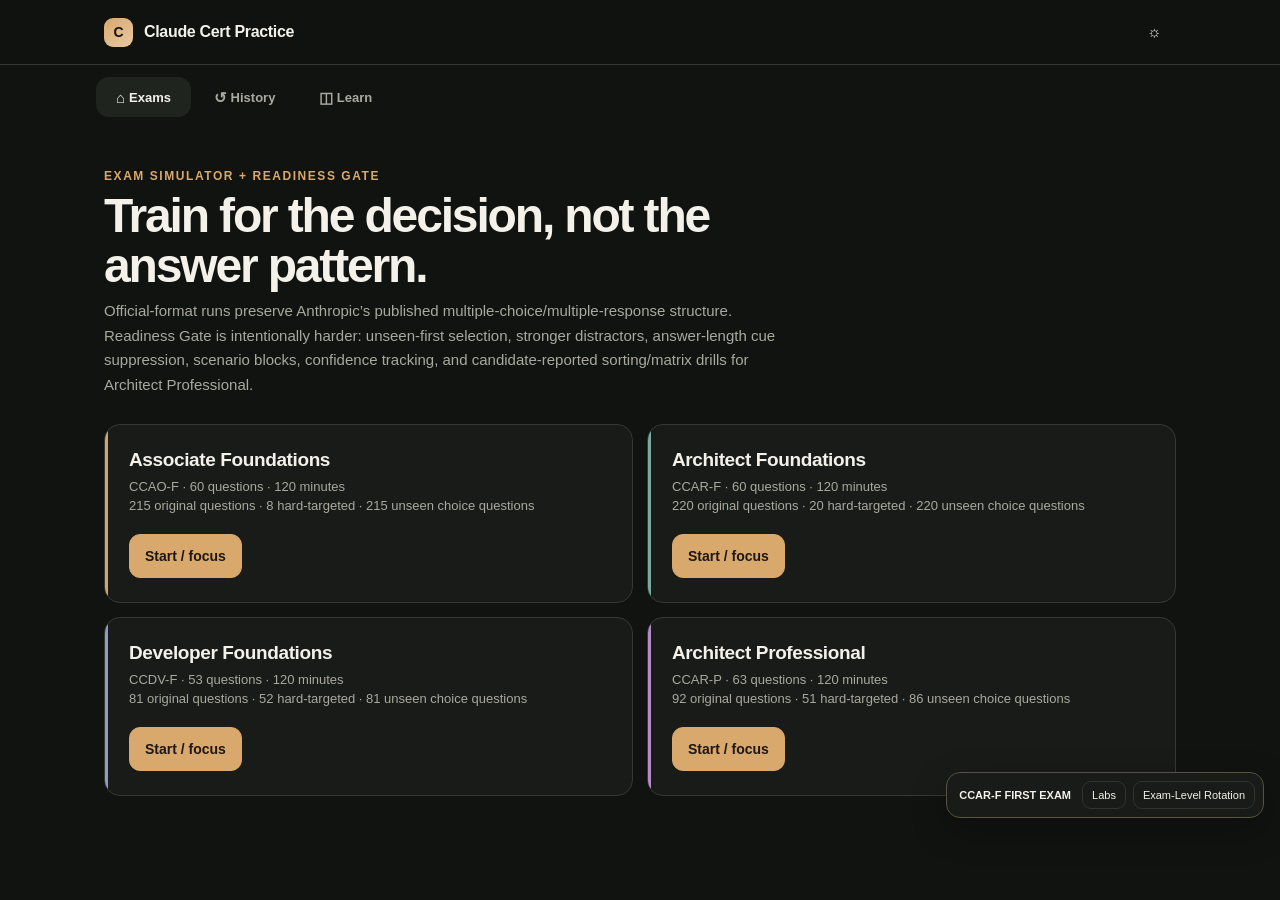
==== index.html @ 89b712d2 "Enable Pearson-style shared exam chrome" ====
<!doctype html>
<html lang="en" data-theme="dark">
<head>
  <meta charset="utf-8" />
  <meta name="viewport" content="width=device-width,initial-scale=1,viewport-fit=cover" />
  <meta name="theme-color" content="#111310" />
  <meta name="description" content="Claude certification academy and simulator with source-backed lessons, decision labs, official-format practice, hard readiness gates, focused domains, and persistent review history." />
  <title>Claude Cert Practice</title>
  <link rel="manifest" href="manifest.webmanifest" />
  <link rel="stylesheet" href="styles.css" />
  <link rel="stylesheet" href="readiness.css" />
  <link rel="stylesheet" href="ccarf-hardening.css" />
  <link rel="stylesheet" href="exam-pearson.css?v=20260915-1" />
</head>
<body>
  <div id="app" aria-live="polite"></div>
  <script src="questions.js"></script>
  <script src="extras-associate.js"></script>
  <script src="extras-architectF.js"></script>
  <script src="extras-developerF.js"></script>
  <script src="extras-architectP.js"></script>
  <script src="hard-questions.js"></script>
  <script src="exam-hardening-20260915.js?v=20260915-1"></script>
  <script src="exam-bank-active.js?v=20260915-1"></script>
  <script src="app.js"></script>
  <script src="academy-link.js"></script>
  <script src="ccarf-link.js"></script>
</body>
</html>
---- styles.css ----
:root{
  color-scheme:dark;
  --bg:#111310;--surface:#181b17;--surface-2:#20241f;--surface-3:#292e28;
  --text:#f3f1ea;--muted:#aaa99f;--faint:#7d7f76;--border:#343931;
  --accent:#d9a86c;--accent-soft:#3b3023;--accent-text:#ffddb4;
  --good:#83b89a;--good-bg:#182a20;--bad:#dc8a86;--bad-bg:#311e1d;--warn:#d9b86c;
  --shadow:0 18px 55px rgba(0,0,0,.24);--r:16px;--r-sm:11px;
  --s1:4px;--s2:8px;--s3:12px;--s4:16px;--s5:24px;--s6:32px;--s7:48px;
  --max:1120px;--tap:44px;--fast:160ms;
  font-family:Inter,ui-sans-serif,-apple-system,BlinkMacSystemFont,"Segoe UI",Roboto,Helvetica,Arial,sans-serif;
}
html[data-theme="light"]{color-scheme:light;--bg:#f4f2ec;--surface:#fbfaf6;--surface-2:#f0eee7;--surface-3:#e7e4dc;--text:#25261f;--muted:#62645c;--faint:#85877e;--border:#d8d5cc;--accent:#9d602f;--accent-soft:#f1e1cf;--accent-text:#6e3b18;--good:#3f7d5c;--good-bg:#e3f0e8;--bad:#b7534f;--bad-bg:#f5e3e1;--warn:#8d6d24;--shadow:0 18px 55px rgba(53,49,40,.10)}
*{box-sizing:border-box}html,body{margin:0;min-height:100%;background:var(--bg);color:var(--text)}body{min-width:320px}button,input{font:inherit}button{color:inherit}a{color:inherit}button:focus-visible,input:focus-visible,[tabindex]:focus-visible{outline:2px solid var(--accent);outline-offset:3px}
.shell{min-height:100vh;padding-bottom:78px}.topbar{position:sticky;top:0;z-index:20;background:color-mix(in srgb,var(--bg) 88%,transparent);backdrop-filter:blur(18px);border-bottom:1px solid var(--border)}.topbar-inner{height:64px;max-width:var(--max);margin:auto;padding:0 var(--s4);display:flex;align-items:center;justify-content:space-between;gap:var(--s3)}
.brand{display:flex;align-items:center;gap:11px;font-weight:760;letter-spacing:-.02em}.mark{width:29px;height:29px;border-radius:9px;background:linear-gradient(145deg,var(--accent),color-mix(in srgb,var(--accent) 62%,#fff));display:grid;place-items:center;color:#17130f;font-weight:900;font-size:14px}.top-actions{display:flex;align-items:center;gap:8px}.icon-btn{width:44px;height:44px;border:0;border-radius:12px;background:transparent;display:grid;place-items:center;cursor:pointer}.icon-btn:hover{background:var(--surface-2)}
.main{max-width:var(--max);margin:auto;padding:var(--s5) var(--s4) var(--s7)}.eyebrow{font-size:12px;text-transform:uppercase;letter-spacing:.13em;color:var(--accent);font-weight:800}.hero{padding:16px 0 26px}.hero h1{margin:8px 0 8px;font-size:clamp(30px,5vw,48px);line-height:1.04;letter-spacing:-.045em;max-width:760px}.hero p{margin:0;max-width:680px;color:var(--muted);line-height:1.65;font-size:15px}
.exam-grid{display:grid;grid-template-columns:1fr;gap:12px}.exam-card{position:relative;border:1px solid var(--border);border-radius:var(--r);background:var(--surface);padding:20px;overflow:hidden}.exam-card:before{content:"";position:absolute;inset:0 auto 0 0;width:3px;background:var(--track,var(--accent))}.exam-card h2{margin:0 0 6px;font-size:19px;letter-spacing:-.02em}.meta{color:var(--muted);font-size:13px;line-height:1.5}.card-actions{display:flex;gap:9px;flex-wrap:wrap;margin-top:18px}.btn{min-height:44px;border:1px solid var(--border);border-radius:11px;padding:0 15px;background:var(--surface-2);font-weight:720;font-size:14px;cursor:pointer;transition:transform var(--fast),background var(--fast),border-color var(--fast)}.btn:hover{background:var(--surface-3)}.btn:active{transform:translateY(1px)}.btn.primary{background:var(--accent);border-color:var(--accent);color:#1d1711}.btn.ghost{background:transparent}.btn.danger{border-color:color-mix(in srgb,var(--bad) 55%,var(--border));color:var(--bad)}.btn:disabled{opacity:.5;cursor:not-allowed}.resume-note{margin-top:13px;padding-top:13px;border-top:1px solid var(--border);font-size:13px;color:var(--muted)}
.bottom-nav{position:fixed;z-index:30;left:0;right:0;bottom:0;padding:8px max(12px,env(safe-area-inset-right)) max(8px,env(safe-area-inset-bottom)) max(12px,env(safe-area-inset-left));background:color-mix(in srgb,var(--bg) 92%,transparent);backdrop-filter:blur(18px);border-top:1px solid var(--border);display:grid;grid-template-columns:1fr 1fr;gap:8px}.nav-btn{height:52px;border:0;border-radius:13px;background:transparent;color:var(--muted);font-size:12px;font-weight:760;display:flex;flex-direction:column;align-items:center;justify-content:center;gap:4px;cursor:pointer}.nav-btn.active{background:var(--surface-2);color:var(--text)}.nav-icon{font-size:18px;line-height:1}
.page-head{display:flex;align-items:flex-start;justify-content:space-between;gap:16px;margin-bottom:22px}.page-head h1{font-size:28px;margin:2px 0 4px;letter-spacing:-.035em}.page-head p{margin:0;color:var(--muted);font-size:14px}.history-list{display:grid;gap:10px}.history-item{border:1px solid var(--border);background:var(--surface);border-radius:14px;padding:16px;display:grid;grid-template-columns:1fr auto;gap:12px;align-items:center}.history-title{font-weight:760}.history-sub{margin-top:4px;font-size:13px;color:var(--muted)}.score{font-size:22px;font-weight:820;letter-spacing:-.04em;text-align:right}.empty{border:1px dashed var(--border);border-radius:16px;padding:34px 20px;text-align:center;color:var(--muted)}.empty strong{display:block;color:var(--text);margin-bottom:5px}
.exam-shell{min-height:100vh;background:var(--bg);padding-bottom:86px}.exam-top{position:sticky;top:0;z-index:25;background:color-mix(in srgb,var(--bg) 93%,transparent);backdrop-filter:blur(18px);border-bottom:1px solid var(--border)}.exam-top-inner{max-width:960px;margin:auto;height:62px;padding:0 12px;display:grid;grid-template-columns:1fr auto 1fr;align-items:center;gap:8px}.exam-progress{font-size:13px;font-weight:780}.timer{font-variant-numeric:tabular-nums;font-size:14px;font-weight:800;padding:7px 10px;border-radius:9px;background:var(--surface-2)}.exam-tools{justify-self:end;display:flex;gap:4px}.flag.active{color:var(--warn);background:var(--surface-2)}
.question-wrap{max-width:860px;margin:auto;padding:24px 16px 112px}.q-domain{font-size:12px;font-weight:800;letter-spacing:.08em;text-transform:uppercase;color:var(--accent);margin-bottom:12px}.select-rule{display:inline-flex;align-items:center;gap:7px;margin-bottom:14px;border:1px solid var(--border);background:var(--surface);border-radius:999px;padding:6px 10px;font-size:12px;font-weight:800}.select-rule b{color:var(--accent-text)}.stem{font-size:clamp(18px,2.8vw,23px);line-height:1.55;letter-spacing:-.018em;margin:0 0 22px;max-width:75ch}.options{display:grid;gap:10px}.option{width:100%;border:1px solid var(--border);background:var(--surface);border-radius:14px;padding:14px 14px;min-height:58px;display:grid;grid-template-columns:30px 1fr;gap:12px;text-align:left;align-items:start;cursor:pointer;line-height:1.5;transition:background var(--fast),border-color var(--fast),transform var(--fast)}.option:hover{background:var(--surface-2)}.option.selected{border-color:var(--accent);background:var(--accent-soft)}.choice-key{width:28px;height:28px;border-radius:8px;border:1px solid var(--border);display:grid;place-items:center;font-size:12px;font-weight:850;background:var(--bg)}.option.selected .choice-key{border-color:var(--accent);background:var(--accent);color:#19140f}.choice-text{padding-top:2px}
.exam-footer{position:fixed;z-index:24;bottom:0;left:0;right:0;background:color-mix(in srgb,var(--bg) 94%,transparent);backdrop-filter:blur(18px);border-top:1px solid var(--border);padding:10px max(12px,env(safe-area-inset-right)) max(10px,env(safe-area-inset-bottom)) max(12px,env(safe-area-inset-left))}.exam-footer-inner{max-width:860px;margin:auto;display:grid;grid-template-columns:1fr auto 1fr;gap:8px}.exam-footer .btn:last-child{justify-self:end}.answered-chip{align-self:center;font-size:12px;color:var(--muted);white-space:nowrap}
.sheet-backdrop{position:fixed;z-index:60;inset:0;background:rgba(0,0,0,.52);display:flex;align-items:flex-end}.sheet{width:100%;max-height:82vh;background:var(--surface);border:1px solid var(--border);border-bottom:0;border-radius:20px 20px 0 0;box-shadow:var(--shadow);overflow:auto;padding:10px 16px max(24px,env(safe-area-inset-bottom))}.sheet-grab{width:42px;height:4px;border-radius:5px;background:var(--border);margin:2px auto 14px}.sheet-head{display:flex;align-items:center;justify-content:space-between;gap:10px;margin-bottom:14px}.sheet-head h2{font-size:18px;margin:0}.navigator{display:grid;grid-template-columns:repeat(6,1fr);gap:8px}.qnum{aspect-ratio:1;border:1px solid var(--border);border-radius:10px;background:var(--surface-2);font-weight:780;cursor:pointer;position:relative}.qnum.answered{border-color:color-mix(in srgb,var(--accent) 65%,var(--border))}.qnum.current{background:var(--accent);border-color:var(--accent);color:#19140f}.qnum.flagged:after{content:"";position:absolute;right:5px;top:5px;width:5px;height:5px;border-radius:50%;background:var(--warn)}.submit-summary{margin:14px 0;padding:14px;border-radius:12px;background:var(--surface-2);color:var(--muted);font-size:13px;line-height:1.65}.submit-summary strong{color:var(--text)}
.result-head{border-bottom:1px solid var(--border);padding-bottom:22px;margin-bottom:20px}.result-head h1{font-size:30px;letter-spacing:-.04em;margin:8px 0}.result-big{font-size:clamp(42px,10vw,70px);font-weight:860;letter-spacing:-.065em;line-height:1}.result-label{color:var(--muted);font-size:14px;margin-top:7px}.filter-row{display:flex;gap:8px;overflow:auto;padding:2px 0 16px;scrollbar-width:none}.filter-row::-webkit-scrollbar{display:none}.pill{height:40px;border:1px solid var(--border);background:transparent;border-radius:999px;padding:0 13px;white-space:nowrap;cursor:pointer;color:var(--muted);font-weight:740;font-size:13px}.pill.active{background:var(--surface-2);color:var(--text);border-color:var(--accent)}.review-list{display:grid;gap:12px}.review-card{border:1px solid var(--border);background:var(--surface);border-radius:15px;padding:16px}.review-card.bad{border-left:3px solid var(--bad)}.review-card.good{border-left:3px solid var(--good)}.review-card h3{font-size:16px;line-height:1.55;margin:8px 0 13px}.status-line{display:flex;gap:7px;align-items:center;flex-wrap:wrap}.status{font-size:11px;text-transform:uppercase;letter-spacing:.08em;font-weight:850;padding:5px 7px;border-radius:7px}.status.bad{color:var(--bad);background:var(--bad-bg)}.status.good{color:var(--good);background:var(--good-bg)}.status.flag{color:var(--warn);background:var(--surface-2)}.review-answer{font-size:13px;line-height:1.55;padding:9px 10px;border-radius:9px;background:var(--surface-2);margin-top:7px}.review-answer.correct{background:var(--good-bg)}.review-answer.yours-wrong{background:var(--bad-bg)}.rationale{margin-top:12px;color:var(--muted);font-size:13px;line-height:1.65;border-top:1px solid var(--border);padding-top:12px}.rationale strong{color:var(--text)}
.toast{position:fixed;z-index:100;left:50%;bottom:90px;transform:translateX(-50%);background:var(--text);color:var(--bg);border-radius:10px;padding:10px 13px;font-size:13px;font-weight:760;box-shadow:var(--shadow);max-width:calc(100vw - 28px)}
@media(min-width:700px){.shell{padding-bottom:0}.bottom-nav{position:sticky;top:64px;bottom:auto;z-index:19;max-width:var(--max);margin:auto;border:0;background:transparent;backdrop-filter:none;display:flex;padding:12px 16px 0;gap:6px}.nav-btn{height:40px;min-width:95px;flex-direction:row;font-size:13px}.nav-icon{font-size:15px}.main{padding-top:24px}.exam-grid{grid-template-columns:repeat(2,1fr)}.navigator{grid-template-columns:repeat(10,1fr)}.sheet-backdrop{align-items:center;justify-content:center;padding:24px}.sheet{max-width:620px;max-height:80vh;border-radius:20px;border-bottom:1px solid var(--border);padding:16px 18px 22px}.sheet-grab{display:none}.question-wrap{padding-top:38px}.option{padding:15px 16px}.review-card{padding:20px}}
@media(min-width:1000px){.exam-grid{grid-template-columns:repeat(2,1fr);gap:14px}.main{padding-left:24px;padding-right:24px}.topbar-inner{padding:0 24px}.hero{padding-top:28px}.exam-card{padding:24px}}
@media(prefers-reduced-motion:reduce){*,*:before,*:after{scroll-behavior:auto!important;transition:none!important;animation:none!important}}
---- readiness.css ----
.setup-sheet .mode-card{border:1px solid var(--border);border-radius:14px;padding:14px;margin:12px 0;background:var(--surface-2)}
.setup-sheet .mode-card.recommended{border-color:color-mix(in srgb,var(--accent) 65%,var(--border));background:color-mix(in srgb,var(--accent-soft) 45%,var(--surface))}
.mode-card strong{font-size:15px}.mode-card p{margin:7px 0 12px;color:var(--muted);font-size:13px;line-height:1.55}.mode-tag{font-size:10px;text-transform:uppercase;letter-spacing:.1em;font-weight:850;color:var(--accent);margin-bottom:5px}
.mode-card label{display:block;font-size:12px;font-weight:800;margin:10px 0 5px}.mode-card select,.match-row select{width:100%;min-height:44px;border-radius:10px;padding:0 11px;background:var(--surface);color:var(--text);border:1px solid var(--border)}.mode-card .btn{margin-top:10px}
.scenario-card{border:1px solid color-mix(in srgb,var(--accent) 42%,var(--border));background:color-mix(in srgb,var(--accent-soft) 38%,var(--surface));border-radius:14px;padding:14px 15px;margin:0 0 18px}.scenario-card p{margin:5px 0 0;color:var(--muted);font-size:13px;line-height:1.6}.scenario-kicker{font-size:11px;font-weight:850;text-transform:uppercase;letter-spacing:.08em;color:var(--accent-text)}
.format-note{font-size:12px;font-weight:760;color:var(--muted);border-left:3px solid var(--accent);padding:7px 10px;margin-bottom:14px;background:var(--surface)}
.matrix-list,.match-list{display:grid;gap:10px}.matrix-row,.match-row{border:1px solid var(--border);background:var(--surface);border-radius:13px;padding:13px;display:grid;gap:10px;line-height:1.5}.matrix-actions{display:flex;gap:8px}.mini-choice{min-width:70px;min-height:40px;border:1px solid var(--border);border-radius:9px;background:var(--surface-2);font-weight:800;cursor:pointer}.mini-choice.selected{border-color:var(--accent);background:var(--accent-soft);color:var(--accent-text)}
.confidence{margin-top:22px;padding-top:16px;border-top:1px solid var(--border);display:flex;gap:8px;align-items:center;flex-wrap:wrap}.confidence>span{font-size:12px;color:var(--muted);font-weight:800;margin-right:2px}.confidence-btn{min-height:38px;border:1px solid var(--border);border-radius:999px;background:transparent;padding:0 12px;font-size:12px;font-weight:780;cursor:pointer}.confidence-btn.selected{border-color:var(--accent);background:var(--accent-soft);color:var(--accent-text)}
.readiness-card{border:1px solid var(--border);border-radius:16px;padding:18px;margin:0 0 20px;background:var(--surface)}.readiness-card.strong{border-color:color-mix(in srgb,var(--good) 65%,var(--border))}.readiness-card.develop{border-color:color-mix(in srgb,var(--warn) 65%,var(--border))}.readiness-card h2{margin:5px 0 6px;font-size:20px}.readiness-card p{margin:0;color:var(--muted);font-size:13px;line-height:1.55}.readiness-metrics{display:grid;grid-template-columns:repeat(3,1fr);gap:8px;margin-top:14px}.readiness-metrics span{background:var(--surface-2);border-radius:10px;padding:10px;font-size:11px;color:var(--muted)}.readiness-metrics b{display:block;color:var(--text);font-size:18px;margin-bottom:2px}
.domain-score-grid{display:grid;grid-template-columns:1fr;gap:8px;margin-bottom:18px}.domain-score{display:grid;grid-template-columns:1fr auto auto;gap:10px;align-items:center;border:1px solid var(--border);border-radius:11px;padding:10px 12px;background:var(--surface)}.domain-score span{font-size:12px;line-height:1.35}.domain-score b{font-size:14px}.domain-score small{color:var(--muted)}.status.neutral{color:var(--muted);background:var(--surface-2)}.trap{margin-top:9px;padding:9px 10px;border-radius:9px;background:color-mix(in srgb,var(--warn) 10%,var(--surface-2));font-size:12px;color:var(--muted)}.trap strong{color:var(--warn)}
@media(min-width:700px){.matrix-row{grid-template-columns:1fr auto;align-items:center}.match-row{grid-template-columns:1fr minmax(210px,280px);align-items:center}.domain-score-grid{grid-template-columns:repeat(2,1fr)}}
@media(max-width:480px){.readiness-metrics{grid-template-columns:1fr}.confidence-btn{flex:1}.matrix-actions .mini-choice{flex:1}}
---- ccarf-hardening.css ----
.ccarf-top{position:sticky;top:0;z-index:50;display:grid;grid-template-columns:1fr auto 1fr;align-items:center;gap:12px;padding:12px max(14px,env(safe-area-inset-left));border-bottom:1px solid var(--line,#30342f);background:color-mix(in srgb,var(--bg,#111310) 92%,transparent);backdrop-filter:blur(14px)}
.ccarf-top>div{text-align:center;display:flex;flex-direction:column;gap:2px}.ccarf-top strong{font-size:14px}.ccarf-top span{font-size:10px;letter-spacing:.13em;color:var(--muted,#9da39a)}
.ccarf-back{color:var(--text,#f1f1eb);text-decoration:none;font-size:13px}.ccarf-top-actions{justify-self:end;display:flex;align-items:center;gap:7px}.ccarf-icon,.ccarf-settings-link{border:1px solid var(--line,#30342f);background:transparent;color:var(--text,#f1f1eb);border-radius:10px;height:38px}.ccarf-icon{width:38px}.ccarf-settings-link{padding:0 12px;font-size:12px;cursor:pointer}
.ccarf-shell,.ccarf-exam{width:min(1040px,calc(100% - 28px));margin:0 auto;padding:28px 0 84px}.ccarf-exam{width:min(920px,calc(100% - 24px))}
.ccarf-hero{padding:26px;border:1px solid var(--line,#30342f);border-radius:24px;background:var(--panel,#191c18)}.ccarf-hero h1,.ccarf-result h1{font-size:clamp(30px,6vw,58px);line-height:1.02;margin:10px 0 14px;letter-spacing:-.04em}.ccarf-hero p{max-width:850px;line-height:1.65;color:var(--muted,#a9aea5)}
.ccarf-kicker{text-transform:uppercase;letter-spacing:.13em;font-size:11px;color:#cfa46d;font-weight:750}.ccarf-callout{margin-top:18px;padding:15px 16px;border-radius:16px;background:color-mix(in srgb,#cfa46d 10%,transparent);border:1px solid color-mix(in srgb,#cfa46d 35%,var(--line,#30342f));display:grid;gap:6px}.ccarf-callout span{font-size:13px;line-height:1.5;color:var(--muted,#a9aea5)}
.ccarf-actions,.ccarf-controls{display:flex;gap:10px;flex-wrap:wrap;margin-top:20px}.ccarf-actions .btn{text-decoration:none}
.ccarf-metrics{display:grid;grid-template-columns:repeat(4,1fr);gap:10px;margin:16px 0}.ccarf-metrics article,.ccarf-domain-grid article{border:1px solid var(--line,#30342f);border-radius:17px;padding:16px;background:var(--panel,#191c18);display:flex;flex-direction:column;gap:4px}.ccarf-metrics b{font-size:26px}.ccarf-metrics span,.ccarf-domain-grid span{font-size:12px;color:var(--muted,#a9aea5)}
.ccarf-blueprint,.ccarf-traps,.ccarf-last{border:1px solid var(--line,#30342f);border-radius:20px;padding:18px;background:var(--panel,#191c18);margin-top:14px}.ccarf-blueprint h2,.ccarf-traps h2{font-size:16px;margin:0 0 10px}.ccarf-blueprint>div,.ccarf-traps>div{display:flex;justify-content:space-between;gap:14px;padding:9px 0;border-top:1px solid var(--line,#30342f);font-size:13px}.ccarf-blueprint>div:first-of-type,.ccarf-traps>div:first-of-type{border-top:0}.ccarf-last{display:flex;align-items:center;justify-content:space-between;gap:14px}.ccarf-last>div:first-child{display:flex;flex-direction:column}.ccarf-last strong{font-size:28px}.ccarf-note{font-size:11px;color:var(--muted,#a9aea5);line-height:1.5;margin:14px 4px}
.ccarf-exam-head{display:flex;justify-content:space-between;align-items:center;margin-bottom:14px}.ccarf-exam-head>div:first-child{display:flex;flex-direction:column;gap:4px}.ccarf-exam-head span{font-size:12px;color:var(--muted,#a9aea5)}.ccarf-exam-head b{font-size:13px}.ccarf-exam-head>div:last-child{font-variant-numeric:tabular-nums;font-size:22px;font-weight:800}
.ccarf-scenario{border:1px solid color-mix(in srgb,#79a9a1 45%,var(--line,#30342f));background:color-mix(in srgb,#79a9a1 8%,var(--panel,#191c18));padding:18px;border-radius:20px;margin-bottom:14px}.ccarf-scenario>div,.ccarf-independent{font-size:11px;text-transform:uppercase;letter-spacing:.12em;color:#79a9a1;font-weight:750}.ccarf-scenario p{line-height:1.62;margin:9px 0 0;font-size:14px}
.ccarf-independent{padding:8px 2px}.ccarf-question{border:1px solid var(--line,#30342f);background:var(--panel,#191c18);border-radius:22px;padding:20px}.ccarf-stem{font-size:17px;line-height:1.58;font-weight:650;margin-bottom:16px}
.ccarf-options{display:grid;gap:10px}.ccarf-option{width:100%;display:grid;grid-template-columns:34px 1fr;gap:12px;text-align:left;border:1px solid var(--line,#30342f);background:var(--bg,#111310);color:var(--text,#f1f1eb);padding:14px;border-radius:16px;cursor:pointer;align-items:start}.ccarf-option:hover{border-color:#6f756d}.ccarf-option.selected{border-color:#cfa46d;box-shadow:0 0 0 1px #cfa46d inset}.ccarf-option>span{width:30px;height:30px;border-radius:9px;display:grid;place-items:center;border:1px solid var(--line,#30342f);font-weight:800}.ccarf-option p{margin:2px 0 0;line-height:1.5;font-size:14px}.ccarf-option.right{border-color:#7baa82}.ccarf-option.wrong{border-color:#bd7771}
.ccarf-confidence{display:flex;align-items:center;gap:7px;flex-wrap:wrap;margin:12px 0}.ccarf-confidence>span{font-size:12px;color:var(--muted,#a9aea5);margin-right:4px}.ccarf-confidence button{border:1px solid var(--line,#30342f);background:transparent;color:var(--text,#f1f1eb);border-radius:10px;padding:8px 11px}.ccarf-confidence button.on{border-color:#cfa46d;background:color-mix(in srgb,#cfa46d 10%,transparent)}
.ccarf-controls{justify-content:space-between}.ccarf-navigator{margin-top:14px;border:1px solid var(--line,#30342f);border-radius:16px;padding:12px 14px}.ccarf-navigator summary{cursor:pointer;font-size:13px}.ccarf-navigator>div{display:grid;grid-template-columns:repeat(10,1fr);gap:6px;margin-top:12px}.ccarf-navnum{aspect-ratio:1;border-radius:9px;border:1px solid var(--line,#30342f);background:transparent;color:var(--muted,#a9aea5)}.ccarf-navnum.done{color:var(--text,#f1f1eb);background:color-mix(in srgb,#79a9a1 12%,transparent)}.ccarf-navnum.current{border-color:#cfa46d}.ccarf-navnum.flag{box-shadow:inset 0 -3px #cfa46d}
.ccarf-result{text-align:center;border:1px solid var(--line,#30342f);border-radius:24px;padding:28px;background:var(--panel,#191c18)}.ccarf-score{font-size:clamp(64px,15vw,126px);font-weight:900;letter-spacing:-.08em;line-height:.9;margin:18px 0}.ccarf-result p{color:var(--muted,#a9aea5)}
.ccarf-domain-grid{display:grid;grid-template-columns:repeat(5,1fr);gap:9px;margin-top:14px}.ccarf-domain-grid b{font-size:25px}.ccarf-domain-grid small{color:var(--muted,#a9aea5)}
.ccarf-pagehead{display:flex;justify-content:space-between;align-items:end;gap:12px;margin-bottom:14px}.ccarf-pagehead h1{margin:4px 0 0}.ccarf-review{border:1px solid var(--line,#30342f);border-radius:20px;padding:18px;background:var(--panel,#191c18);margin:12px 0}.ccarf-review-num,.ccarf-mini-scenario{font-size:11px;color:var(--muted,#a9aea5);text-transform:uppercase;letter-spacing:.1em}.ccarf-review h3{line-height:1.5;font-size:16px}.ccarf-review-options{display:grid;gap:8px;margin:12px 0 16px}.ccarf-review-option{border:1px solid var(--line,#30342f);border-radius:13px;padding:12px 13px;display:grid;gap:5px}.ccarf-review-option b{font-size:11px;letter-spacing:.04em;text-transform:uppercase;color:var(--muted,#a9aea5)}.ccarf-review-option.right{background:color-mix(in srgb,#7baa82 10%,transparent);border-color:color-mix(in srgb,#7baa82 45%,var(--line,#30342f))}.ccarf-review-option.wrong{background:color-mix(in srgb,#bd7771 10%,transparent);border-color:color-mix(in srgb,#bd7771 45%,var(--line,#30342f))}.ccarf-review-answer{border-radius:14px;padding:13px;margin:9px 0;display:grid;gap:6px}.ccarf-review-answer.wrong{background:color-mix(in srgb,#bd7771 10%,transparent);border:1px solid color-mix(in srgb,#bd7771 45%,var(--line,#30342f))}.ccarf-review-answer.right{background:color-mix(in srgb,#7baa82 10%,transparent);border:1px solid color-mix(in srgb,#7baa82 45%,var(--line,#30342f))}.ccarf-review-answer small{color:var(--muted,#a9aea5);line-height:1.45}.ccarf-key{display:grid;grid-template-columns:150px 1fr;gap:10px;padding:9px 0;border-top:1px solid var(--line,#30342f);font-size:13px}.ccarf-toast{position:fixed;bottom:22px;left:50%;transform:translateX(-50%);background:#22261f;color:#fff;border:1px solid #3e443b;padding:10px 14px;border-radius:12px;z-index:100}
.ccarf-setting-card{border:1px solid var(--line,#30342f);border-radius:20px;padding:18px;background:var(--panel,#191c18);margin-top:12px;display:flex;align-items:center;justify-content:space-between;gap:18px}.ccarf-setting-card h2{font-size:16px;margin:0 0 6px}.ccarf-setting-card p{margin:0;color:var(--muted,#a9aea5);font-size:13px;line-height:1.5}.ccarf-setting-card.danger{border-color:color-mix(in srgb,#bd7771 50%,var(--line,#30342f))}.btn.danger{border-color:#bd7771;color:#f0c2bd;background:color-mix(in srgb,#bd7771 10%,transparent)}
.ccarf-lab-list{display:grid;gap:8px;margin-top:14px}.ccarf-lab-list button{display:grid;grid-template-columns:36px 1fr auto;gap:12px;align-items:center;text-align:left;padding:13px;border:1px solid var(--line,#30342f);border-radius:15px;background:var(--panel,#191c18);color:var(--text,#f1f1eb)}.ccarf-lab-list button>span{width:32px;height:32px;border-radius:9px;display:grid;place-items:center;background:var(--bg,#111310)}.ccarf-lab-list div{display:flex;flex-direction:column;gap:3px}.ccarf-lab-list small{color:var(--muted,#a9aea5)}.ccarf-lab-list em{font-style:normal;font-size:10px;letter-spacing:.1em;color:var(--muted,#a9aea5)}.ccarf-lab-list button.passed{border-color:#7baa82}.ccarf-lab{border:1px solid var(--line,#30342f);border-radius:22px;padding:22px;background:var(--panel,#191c18)}.ccarf-lab h1{font-size:clamp(28px,5vw,45px);letter-spacing:-.04em}.ccarf-lab-task{font-size:16px;line-height:1.55}.ccarf-lab pre{overflow:auto;border:1px solid var(--line,#30342f);border-radius:14px;padding:14px;background:#0d0f0c;line-height:1.5}.ccarf-feedback{margin-top:12px;border-radius:15px;padding:14px;border:1px solid var(--line,#30342f)}.ccarf-feedback.ok{border-color:#7baa82}.ccarf-feedback.bad{border-color:#bd7771}.ccarf-feedback p{line-height:1.5;color:var(--muted,#a9aea5)}.ccarf-feedback a{font-size:12px;color:#cfa46d}
.ccarf-float{position:fixed;right:16px;bottom:max(82px,calc(env(safe-area-inset-bottom) + 72px));z-index:45;display:flex;gap:7px;align-items:center;background:color-mix(in srgb,var(--panel,#191c18) 94%,transparent);border:1px solid #5a5140;border-radius:14px;padding:8px;box-shadow:0 12px 35px rgba(0,0,0,.25);backdrop-filter:blur(12px)}.ccarf-float strong{font-size:11px;margin:0 4px}.ccarf-float a{font-size:11px;color:var(--text,#f1f1eb);text-decoration:none;border:1px solid var(--line,#30342f);border-radius:9px;padding:7px 9px}
@media(max-width:760px){.ccarf-top{grid-template-columns:auto 1fr auto}.ccarf-top>div{text-align:left}.ccarf-settings-link{padding:0 9px;font-size:11px}.ccarf-metrics{grid-template-columns:repeat(2,1fr)}.ccarf-domain-grid{grid-template-columns:1fr 1fr}.ccarf-navigator>div{grid-template-columns:repeat(6,1fr)}.ccarf-hero,.ccarf-question,.ccarf-lab{padding:17px}.ccarf-stem{font-size:16px}.ccarf-option{grid-template-columns:30px 1fr;padding:12px}.ccarf-last,.ccarf-setting-card{align-items:flex-start;flex-direction:column}.ccarf-key{grid-template-columns:1fr}.ccarf-float{left:12px;right:12px;justify-content:center}.ccarf-float strong{display:none}}
---- exam-pearson.css ----
/* Pearson VUE-inspired test-delivery treatment. No Pearson branding/assets. */
.exam-shell{min-height:100vh;background:#e8edf0;color:#20282d;font-family:Arial,Helvetica,sans-serif;padding-bottom:66px}
.exam-shell .exam-top{position:sticky;top:0;z-index:40;background:#08769d;color:#fff;border-bottom:1px solid #005d7d;box-shadow:0 1px 3px #1b313b33}
.exam-shell .exam-top-inner{width:min(1120px,100%);min-height:60px;margin:auto;padding:8px 18px;display:grid;grid-template-columns:1fr auto 1fr;align-items:center;gap:16px}
.exam-shell .exam-progress{font-size:13px;font-weight:700;letter-spacing:.01em}
.exam-shell .timer{font-size:20px;font-weight:700;font-variant-numeric:tabular-nums;text-align:center}
.exam-shell .exam-tools{display:flex;justify-content:flex-end;gap:6px}
.exam-shell .exam-tools .icon-btn{width:38px;height:36px;border:1px solid #d2e6ed;border-radius:2px;background:#fff;color:#24414d;box-shadow:none}
.exam-shell .exam-tools .icon-btn:hover{background:#f1f7f9}
.exam-shell .exam-tools .flag.active{background:#fff1cf;color:#765200;border-color:#e0b246}
.exam-shell .question-wrap{width:min(1080px,calc(100% - 30px));margin:22px auto 84px;padding:26px 30px 30px;background:#fff;border:1px solid #aebbc2;border-radius:2px;box-shadow:0 1px 4px #20313b24}
.exam-shell .q-domain{margin:-26px -30px 24px;padding:8px 13px;background:#f0f3f4;border-bottom:1px solid #bdc8cd;color:#4d5c63;font-size:11px;font-weight:700;letter-spacing:.015em;text-transform:none}
.exam-shell .scenario-card{margin:0 0 22px;padding:16px 18px;background:#f2f5f6;border:1px solid #c4cfd4;border-left:4px solid #08769d;border-radius:0;color:#26353d}
.exam-shell .scenario-kicker{margin-bottom:7px;color:#08769d;font-size:11px;font-weight:700;text-transform:uppercase;letter-spacing:.04em}
.exam-shell .scenario-card p{margin:0;color:#3e4d55;font-size:13px;line-height:1.55}
.exam-shell .select-rule,.exam-shell .format-note{margin:0 0 14px;color:#53636b;font-size:12px;font-weight:700}
.exam-shell .select-rule b{float:right;font-weight:600;color:#53636b}
.exam-shell .stem{max-width:940px;margin:0 0 22px;color:#1e282d;font:600 18px/1.52 Arial,Helvetica,sans-serif;letter-spacing:0}
.exam-shell .options{display:grid;gap:9px}
.exam-shell .option{width:100%;min-height:50px;display:grid;grid-template-columns:28px minmax(0,1fr);align-items:start;gap:12px;padding:11px 13px;border:1px solid #b7c3c8;border-radius:2px;background:#fff;color:#26343b;text-align:left;font:400 14px/1.45 Arial,Helvetica,sans-serif;box-shadow:none}
.exam-shell .option:hover{border-color:#71868f;background:#f8fafb}
.exam-shell .option.selected{border-color:#08769d;background:#e7f3f7;box-shadow:inset 3px 0 0 #08769d}
.exam-shell .choice-key{display:grid;place-items:center;width:24px;height:24px;border:1px solid #74878f;border-radius:50%;background:#fff;color:#26343b;font-size:11px;font-weight:700}
.exam-shell .option.selected .choice-key{background:#08769d;border-color:#08769d;color:#fff}
.exam-shell .confidence{margin-top:22px;padding-top:14px;border-top:1px solid #d6dde0;color:#5a6870;font-size:11px}
.exam-shell .confidence-btn{min-height:32px;border:1px solid #aebbc2;border-radius:2px;background:#fff;color:#35454d;font-size:11px}
.exam-shell .confidence-btn.selected{border-color:#08769d;background:#e7f3f7;color:#1c5368}
.exam-shell .matrix-list,.exam-shell .match-list{border:1px solid #bac6cb}
.exam-shell .matrix-row,.exam-shell .match-row{border-bottom:1px solid #d4dcdf;background:#fff}
.exam-shell .matrix-row:last-child,.exam-shell .match-row:last-child{border-bottom:0}
.exam-shell .mini-choice,.exam-shell .match-row select{border-radius:2px;border-color:#9fadb3;background:#fff;color:#26343b}
.exam-shell .mini-choice.selected{border-color:#08769d;background:#e7f3f7;color:#15546a}
.exam-shell .exam-footer{position:fixed;left:0;right:0;bottom:0;z-index:35;background:#eef2f4;border-top:1px solid #aebbc2;box-shadow:0 -1px 3px #1d30391f}
.exam-shell .exam-footer-inner{width:min(1120px,100%);min-height:58px;margin:auto;padding:9px 18px;display:grid;grid-template-columns:1fr auto 1fr;align-items:center;gap:12px}
.exam-shell .exam-footer .btn{min-height:37px;border-radius:2px;border:1px solid #71858f;background:#fff;color:#25353c;font:700 12px/1.2 Arial,Helvetica,sans-serif;box-shadow:none}
.exam-shell .exam-footer .btn.primary{justify-self:end;background:#08769d;border-color:#005d7d;color:#fff}
.exam-shell .exam-footer .btn.ghost{justify-self:start}
.exam-shell .answered-chip{color:#5b6970;font-size:11px;text-align:center}

@media(max-width:700px){
 .exam-shell{padding-bottom:62px}
 .exam-shell .exam-top-inner{min-height:56px;padding:7px 10px;gap:8px}
 .exam-shell .timer{font-size:17px}
 .exam-shell .exam-tools{gap:4px}
 .exam-shell .exam-tools .icon-btn{width:34px;height:34px}
 .exam-shell .question-wrap{width:100%;margin:0 0 72px;padding:20px 16px 24px;border-left:0;border-right:0;border-top:0;box-shadow:none}
 .exam-shell .q-domain{margin:-20px -16px 19px;padding:8px 11px}
 .exam-shell .stem{font-size:16px;line-height:1.5}
 .exam-shell .option{grid-template-columns:26px minmax(0,1fr);gap:9px;padding:10px;font-size:13px}
 .exam-shell .exam-footer-inner{min-height:56px;padding:8px 10px;gap:7px}
 .exam-shell .exam-footer .btn{padding:7px 10px;font-size:11px}
 .exam-shell .answered-chip{font-size:10px}
}
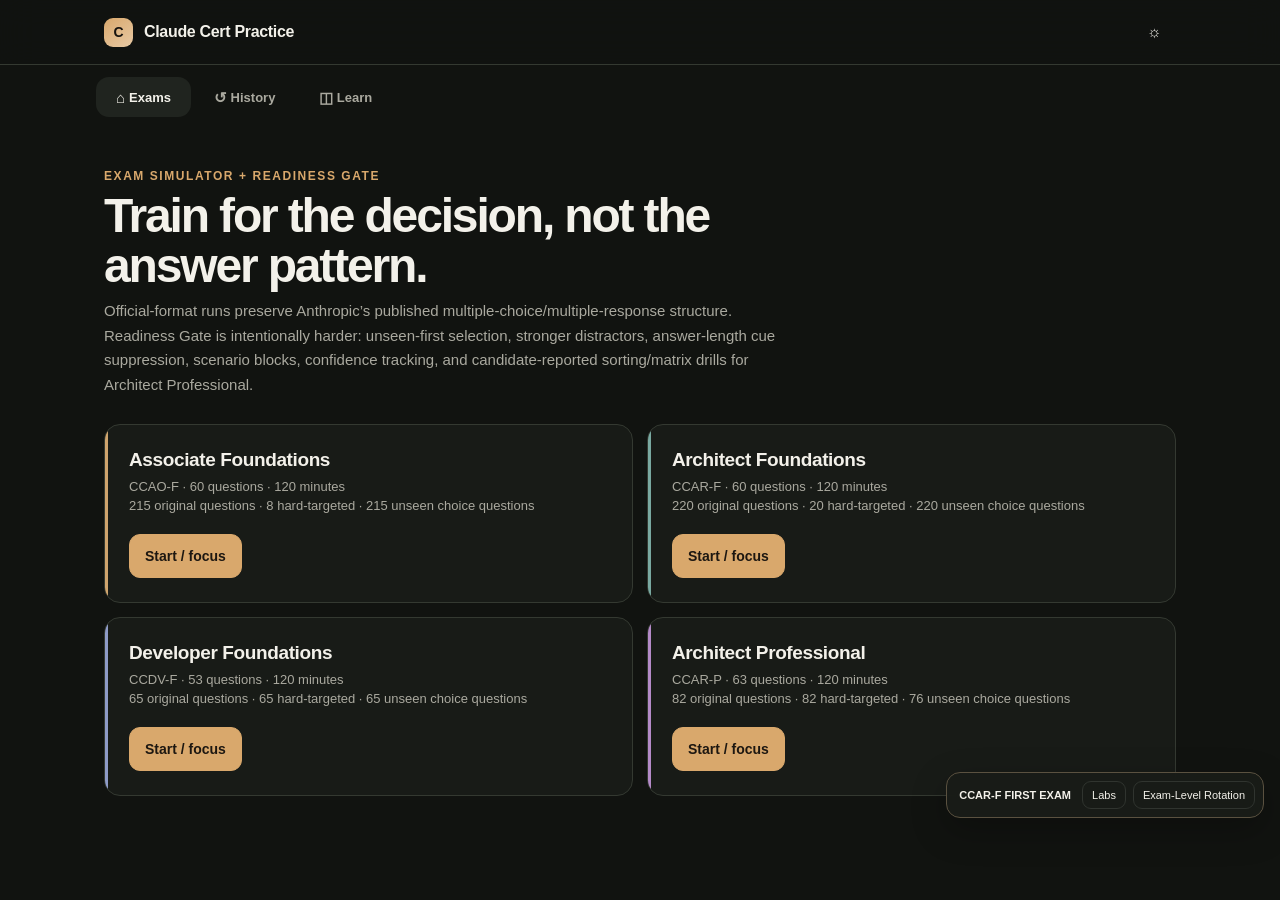
==== commit f4971fb9: "Load v7 CCDV-F and CCAR-P exam hardening packs" ====
--- a/index.html
+++ b/index.html
@@ -10,7 +10,7 @@
   <link rel="stylesheet" href="styles.css" />
   <link rel="stylesheet" href="readiness.css" />
   <link rel="stylesheet" href="ccarf-hardening.css" />
-  <link rel="stylesheet" href="exam-pearson.css?v=20260915-1" />
+  <link rel="stylesheet" href="exam-pearson.css?v=20260916-1" />
 </head>
 <body>
   <div id="app" aria-live="polite"></div>
@@ -21,8 +21,14 @@
   <script src="extras-architectP.js"></script>
   <script src="hard-questions.js"></script>
   <script src="exam-hardening-20260915.js?v=20260915-1"></script>
-  <script src="exam-bank-active.js?v=20260915-1"></script>
-  <script src="app.js"></script>
+  <script src="exam-option-balance.js?v=20260915-1"></script>
+  <script src="exam-v7-ap-design.js?v=20260916-1"></script>
+  <script src="exam-v7-ap-integration.js?v=20260916-1"></script>
+  <script src="exam-v7-ap-governance.js?v=20260916-1"></script>
+  <script src="exam-v7-developer.js?v=20260916-1"></script>
+  <script src="exam-v7-retire-legacy.js?v=20260916-1"></script>
+  <script src="exam-bank-active.js?v=20260916-1"></script>
+  <script src="app.js?v=20260916-1"></script>
   <script src="academy-link.js"></script>
   <script src="ccarf-link.js"></script>
 </body>
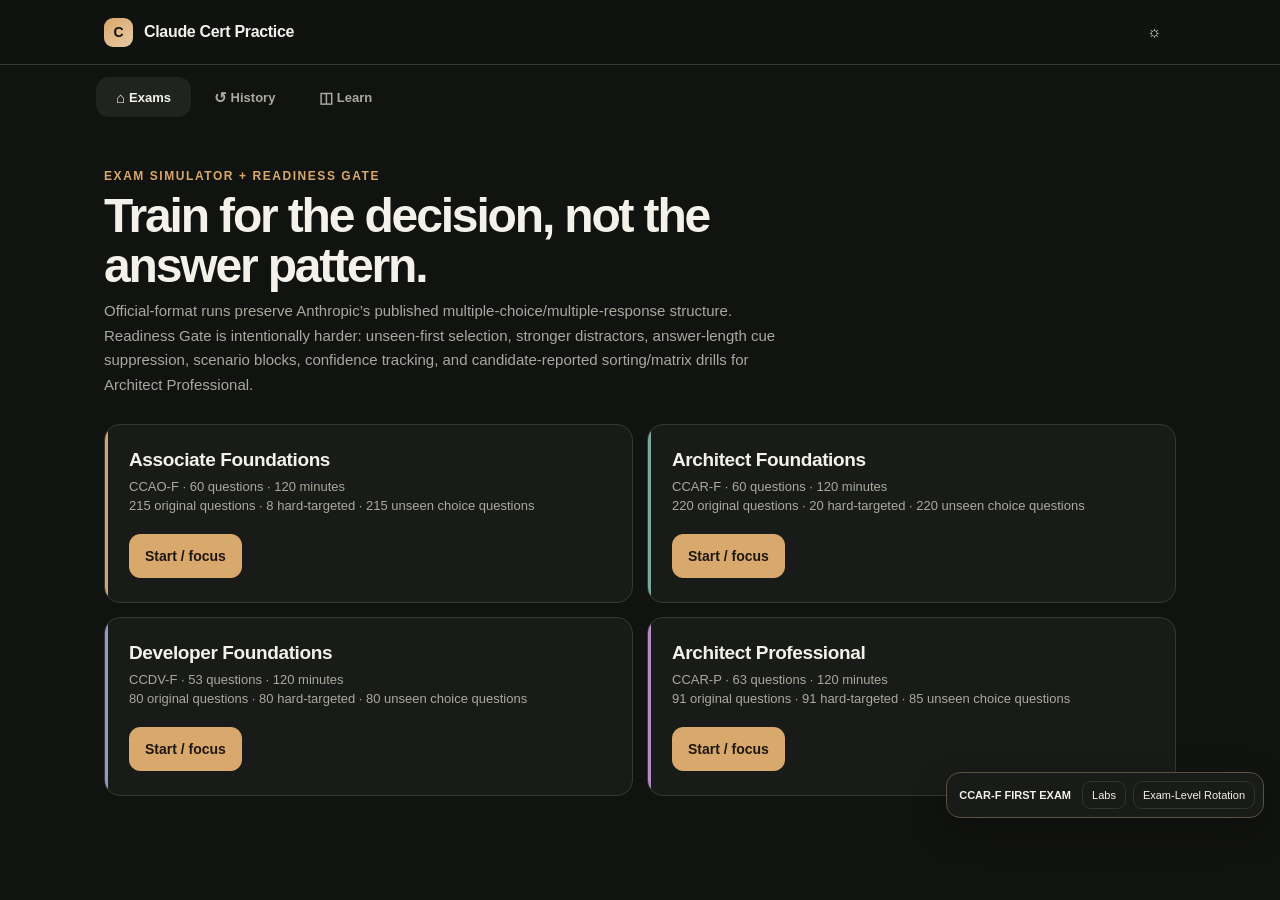
==== commit dd5e0270: "Load complete v7 advanced CCDV-F and CCAR-P banks" ====
--- a/index.html
+++ b/index.html
@@ -10,7 +10,7 @@
   <link rel="stylesheet" href="styles.css" />
   <link rel="stylesheet" href="readiness.css" />
   <link rel="stylesheet" href="ccarf-hardening.css" />
-  <link rel="stylesheet" href="exam-pearson.css?v=20260916-1" />
+  <link rel="stylesheet" href="exam-pearson.css?v=20260916-2" />
 </head>
 <body>
   <div id="app" aria-live="polite"></div>
@@ -22,13 +22,15 @@
   <script src="hard-questions.js"></script>
   <script src="exam-hardening-20260915.js?v=20260915-1"></script>
   <script src="exam-option-balance.js?v=20260915-1"></script>
-  <script src="exam-v7-ap-design.js?v=20260916-1"></script>
-  <script src="exam-v7-ap-integration.js?v=20260916-1"></script>
-  <script src="exam-v7-ap-governance.js?v=20260916-1"></script>
-  <script src="exam-v7-developer.js?v=20260916-1"></script>
-  <script src="exam-v7-retire-legacy.js?v=20260916-1"></script>
-  <script src="exam-bank-active.js?v=20260916-1"></script>
-  <script src="app.js?v=20260916-1"></script>
+  <script src="exam-v7-ap-design.js?v=20260916-2"></script>
+  <script src="exam-v7-ap-integration.js?v=20260916-2"></script>
+  <script src="exam-v7-ap-governance.js?v=20260916-2"></script>
+  <script src="exam-v7-ap-advanced.js?v=20260916-2"></script>
+  <script src="exam-v7-developer.js?v=20260916-2"></script>
+  <script src="exam-v7-developer-advanced.js?v=20260916-2"></script>
+  <script src="exam-v7-retire-legacy.js?v=20260916-2"></script>
+  <script src="exam-bank-active.js?v=20260916-2"></script>
+  <script src="app.js?v=20260916-2"></script>
   <script src="academy-link.js"></script>
   <script src="ccarf-link.js"></script>
 </body>
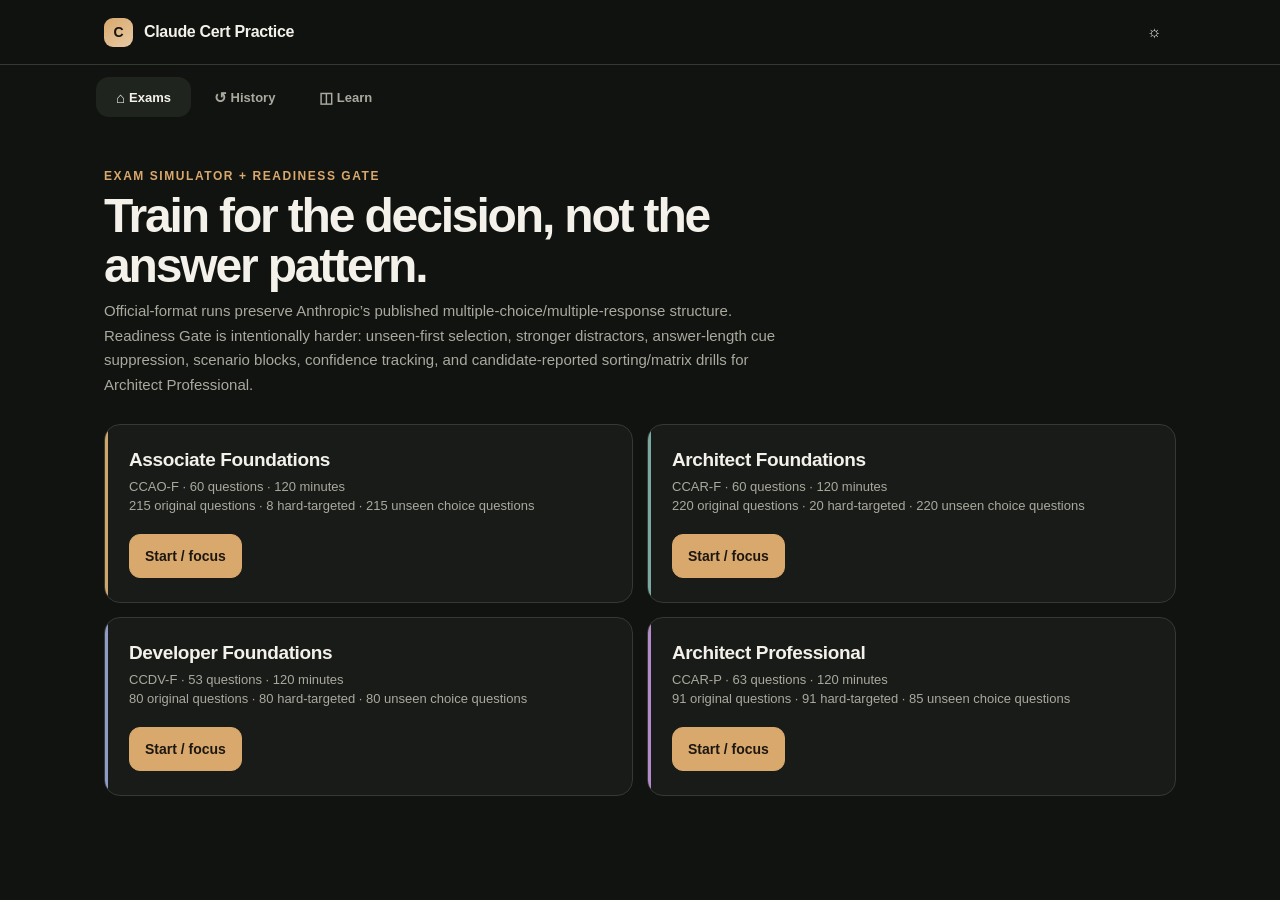
==== commit 00414b0f: "fix: remove global CCAR-F floating launcher" ====
--- a/index.html
+++ b/index.html
@@ -10,7 +10,7 @@
   <link rel="stylesheet" href="styles.css" />
   <link rel="stylesheet" href="readiness.css" />
   <link rel="stylesheet" href="ccarf-hardening.css" />
-  <link rel="stylesheet" href="exam-pearson.css?v=20260916-2" />
+  <link rel="stylesheet" href="exam-pearson.css?v=20260918-1" />
 </head>
 <body>
   <div id="app" aria-live="polite"></div>
@@ -30,8 +30,7 @@
   <script src="exam-v7-developer-advanced.js?v=20260916-2"></script>
   <script src="exam-v7-retire-legacy.js?v=20260916-2"></script>
   <script src="exam-bank-active.js?v=20260916-2"></script>
-  <script src="app.js?v=20260916-2"></script>
+  <script src="app.js?v=20260918-1"></script>
   <script src="academy-link.js"></script>
-  <script src="ccarf-link.js"></script>
 </body>
 </html>
